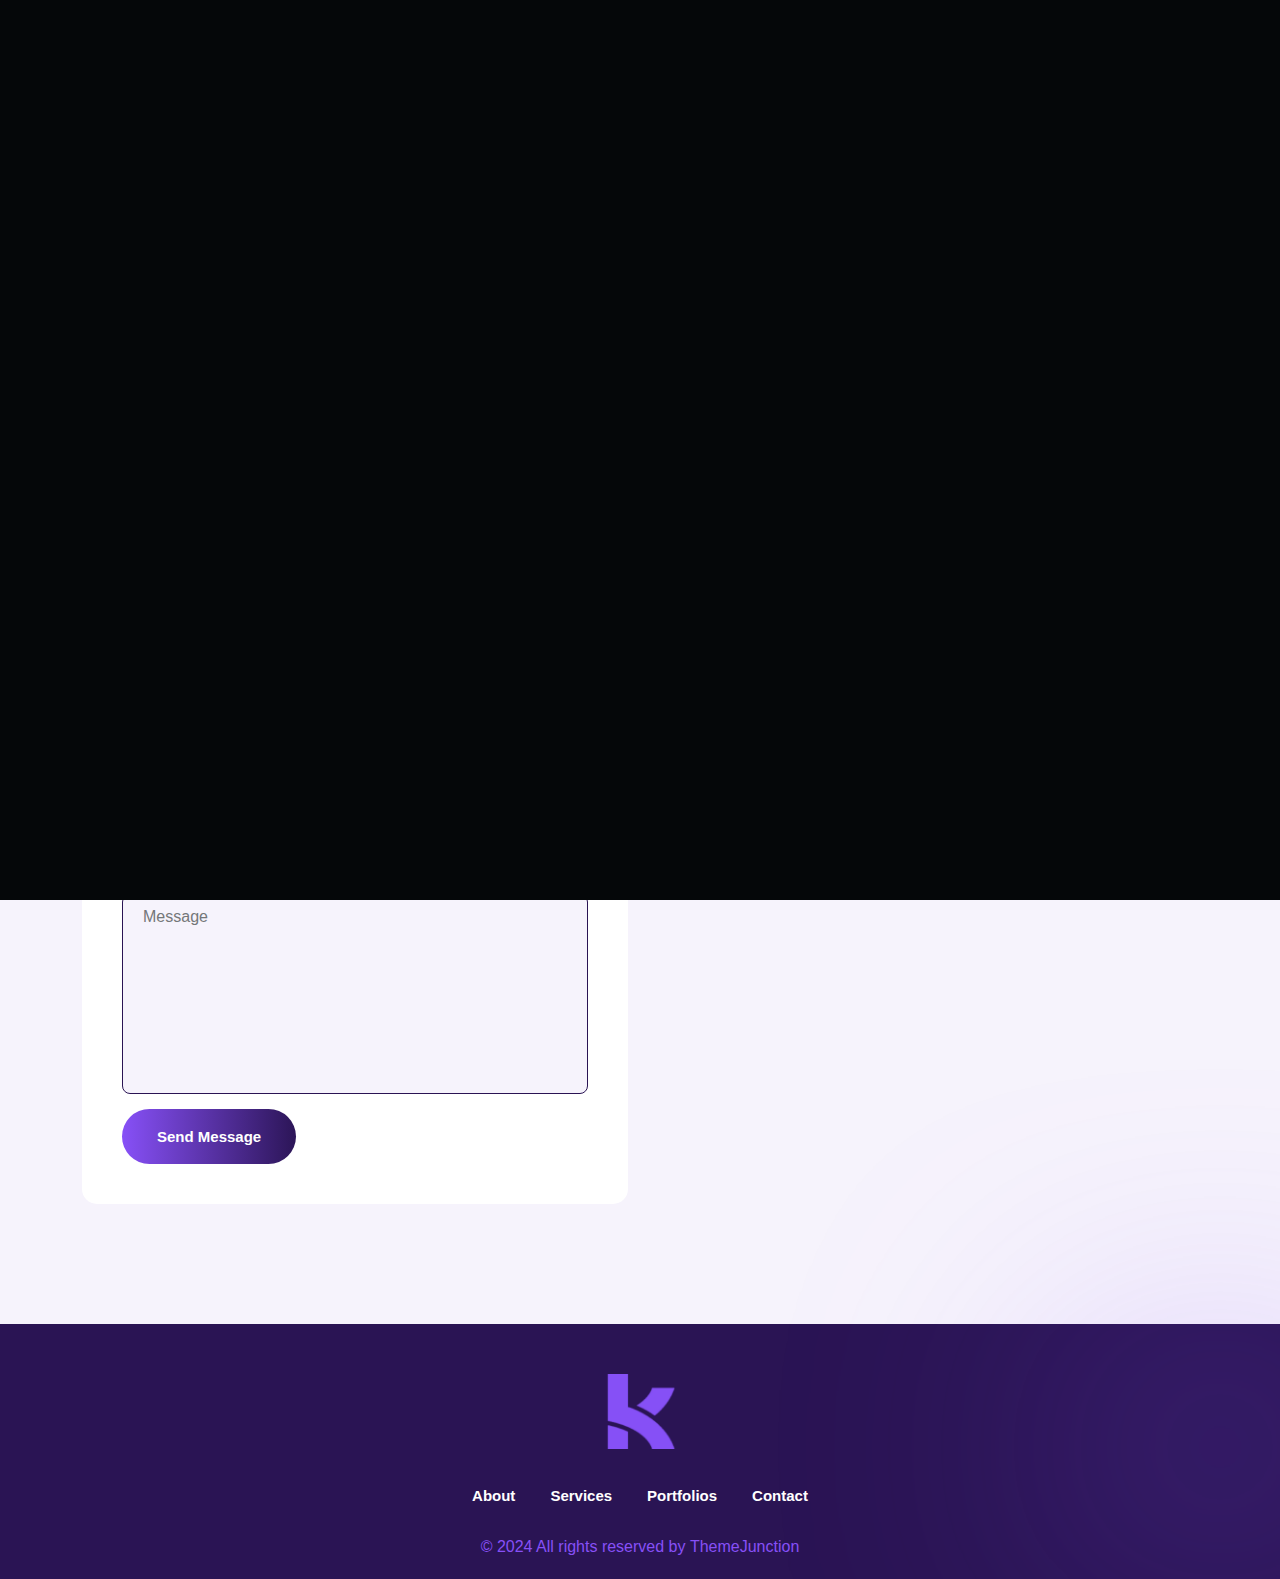
==== contact-light.html @ 6b522943 "first commit" ====
﻿<!DOCTYPE html>
<html class="no-js" lang="en">

<head>
   <meta charset="utf-8">
   <meta http-equiv="x-ua-compatible" content="ie=edge">
   <meta name="viewport" content="width=device-width, initial-scale=1">
   <meta name="description" content="">

   <!-- Site Title -->
   <title>Contact - Gerold - Personal Portfolio HTML5 Template</title>

   <!-- Place favicon.ico in the root directory -->
   <link rel="apple-touch-icon" href="assets/img/favicon.png">
   <link rel="shortcut icon" type="image/png" href="assets/img/favicon.png">

   <!-- CSS here -->
   <link rel="stylesheet" href="assets/css/animate.min.css">
   <link rel="stylesheet" href="assets/css/bootstrap.min.css">
   <link rel="stylesheet" href="assets/css/font-awesome-pro.min.css">
   <link rel="stylesheet" href="assets/css/flaticon_gerold.css">
   <link rel="stylesheet" href="assets/css/nice-select.css">
   <link rel="stylesheet" href="assets/css/backToTop.css">
   <link rel="stylesheet" href="assets/css/owl.carousel.min.css">
   <link rel="stylesheet" href="assets/css/swiper.min.css">
   <link rel="stylesheet" href="assets/css/odometer-theme-default.css">
   <link rel="stylesheet" href="assets/css/magnific-popup.css">
   <link rel="stylesheet" href="assets/css/main.css">
   <link rel="stylesheet" href="assets/css/main-2.css">
   <link rel="stylesheet" href="assets/css/main-3.css">
   <link rel="stylesheet" href="assets/css/light-mode.css">
   <link rel="stylesheet" href="assets/css/meanmenu.css">
   <link rel="stylesheet" href="assets/css/responsive.css">
   <link rel="stylesheet" href="assets/css/responsive-2.css">
   <link rel="stylesheet" href="assets/css/responsive-3.css">
</head>

<body class="absolute_header inner-page light-mode">
   <!-- Preloader Area Start -->
   <div class="preloader">
      <svg viewbox="0 0 1000 1000" preserveaspectratio="none">
         <path id="preloaderSvg" d="M0,1005S175,995,500,995s500,5,500,5V0H0Z"></path>
      </svg>

      <div class="preloader-heading">
         <div class="load-text">
            <span>L</span>
            <span>o</span>
            <span>a</span>
            <span>d</span>
            <span>i</span>
            <span>n</span>
            <span>g</span>
         </div>
      </div>
   </div>
   <!-- Preloader Area End -->

   <!-- start: Back To Top -->
   <div class="progress-wrap" id="scrollUp">
      <svg class="progress-circle svg-content" width="100%" height="100%" viewbox="-1 -1 102 102">
         <path d="M50,1 a49,49 0 0,1 0,98 a49,49 0 0,1 0,-98"></path>
      </svg>
   </div>
   <!-- end: Back To Top -->

   <!-- HEADER START -->
   <header class="tj-header-area header-absolute">
      <div class="container">
         <div class="row">
            <div class="col-12 d-flex flex-wrap align-items-center">
               <div class="logo-box">
                  <a href="index.html">
                     <img src="assets/img/logo/logo.png" alt="">
                  </a>
               </div>
               <div class="header-info-list d-none d-md-inline-block">
                  <ul class="ul-reset">
                     <li><a href="mailto:mail@gerolddesign.com">mail@gerolddesign.com</a></li>
                  </ul>
               </div>
               <div class="header-menu" id="headerMenu">
                  <nav>
                     <ul>
                        <li class="has-dropdown">
                           <a href="index.html">Home</a>
                           <ul class="sub-menu">
                              <li class="has-dropdown">
                                 <a href="index.html">Dark Mode</a>
                                 <ul class="sub-menu">
                                    <li>
                                       <a href="index.html">Home One</a>
                                    </li>
                                    <li>
                                       <a href="index-2.html">Home Two</a>
                                    </li>
                                    <li>
                                       <a href="index-3.html">Home Three</a>
                                    </li>
                                 </ul>
                              </li>
                              <li class="has-dropdown">
                                 <a href="index-light.html">Light Mode</a>
                                 <ul class="sub-menu">
                                    <li>
                                       <a href="index-light.html">Home One</a>
                                    </li>
                                    <li>
                                       <a href="index-2-light.html">Home Two</a>
                                    </li>
                                    <li>
                                       <a href="index-3-light.html">Home Three</a>
                                    </li>
                                 </ul>
                              </li>
                           </ul>
                        </li>
                        <li><a href="about-light.html">About</a></li>
                        <li><a href="services-light.html">Services</a></li>
                        <li><a href="portfolio-light.html">Portfolios</a></li>
                        <li class="has-dropdown">
                           <a href="blog-light.html">Blog</a>
                           <ul class="sub-menu">
                              <li>
                                 <a href="blog-light.html">Blog</a>
                              </li>
                              <li>
                                 <a href="blog-details-light.html">Blog Details</a>
                              </li>
                           </ul>
                        </li>
                        <li class="current-menu-item"><a href="contact-light.html">Contact</a></li>
                     </ul>
                  </nav>
               </div>
               <div class="mobile-menu d-lg-none"></div>
               <div class="header-button">
                  <a href="#" class="btn tj-btn-primary">Hire me!</a>
               </div>
               <div class="menu-bar d-lg-none">
                  <button>
                     <span></span>
                     <span></span>
                     <span></span>
                     <span></span>
                  </button>
               </div>
            </div>
         </div>
      </div>
   </header>
   <header class="tj-header-area header-2 header-sticky sticky-out">
      <div class="container">
         <div class="row">
            <div class="col-12 d-flex flex-wrap align-items-center">
               <div class="logo-box">
                  <a href="index.html">
                     <img src="assets/img/logo/logo-dark.png" alt="">
                  </a>
               </div>
               <div class="header-info-list d-none d-md-inline-block">
                  <ul class="ul-reset">
                     <li><a href="mailto:mail@gerolddesign.com">mail@gerolddesign.com</a></li>
                  </ul>
               </div>
               <div class="header-menu">
                  <nav>
                     <ul>
                        <li class="has-dropdown">
                           <a href="index.html">Home</a>
                           <ul class="sub-menu">
                              <li class="has-dropdown">
                                 <a href="index.html">Dark Mode</a>
                                 <ul class="sub-menu">
                                    <li>
                                       <a href="index.html">Home One</a>
                                    </li>
                                    <li>
                                       <a href="index-2.html">Home Two</a>
                                    </li>
                                    <li>
                                       <a href="index-3.html">Home Three</a>
                                    </li>
                                 </ul>
                              </li>
                              <li class="has-dropdown">
                                 <a href="index-light.html">Light Mode</a>
                                 <ul class="sub-menu">
                                    <li>
                                       <a href="index-light.html">Home One</a>
                                    </li>
                                    <li>
                                       <a href="index-2-light.html">Home Two</a>
                                    </li>
                                    <li>
                                       <a href="index-3-light.html">Home Three</a>
                                    </li>
                                 </ul>
                              </li>
                           </ul>
                        </li>
                        <li><a href="about-light.html">About</a></li>
                        <li><a href="services-light.html">Services</a></li>
                        <li><a href="portfolio-light.html">Portfolios</a></li>
                        <li class="has-dropdown">
                           <a href="blog-light.html">Blog</a>
                           <ul class="sub-menu">
                              <li>
                                 <a href="blog-light.html">Blog</a>
                              </li>
                              <li>
                                 <a href="blog-details-light.html">Blog Details</a>
                              </li>
                           </ul>
                        </li>
                        <li class="current-menu-item"><a href="contact-light.html">Contact</a></li>
                     </ul>
                  </nav>
               </div>
               <div class="mobile-menu d-lg-none"></div>
               <div class="header-button">
                  <a href="#" class="btn tj-btn-primary">Hire me!</a>
               </div>
               <div class="menu-bar d-lg-none">
                  <button>
                     <span></span>
                     <span></span>
                     <span></span>
                     <span></span>
                  </button>
               </div>
            </div>
         </div>
      </div>
   </header>
   <!-- HEADER END -->

   <main class="site-content" id="content">
      <!-- START: Breadcrumb Area -->
      <section class="breadcrumb_area" data-bg-image="./assets/img/breadcrumb/breadcrumb-bg.jpg" data-bg-color="#140C1C">
         <div class="container">
            <div class="row">
               <div class="col">
                  <div class="breadcrumb_content d-flex flex-column align-items-center">
                     <h2 class="title wow fadeInUp" data-wow-delay=".3s">Contact</h2>
                     <div class="breadcrumb_navigation wow fadeInUp" data-wow-delay=".5s">
                        <span><a href="index.html">Home</a></span>
                        <i class="far fa-long-arrow-right"></i>
                        <span class="current-item">Contact</span>
                     </div>
                  </div>
               </div>
            </div>
         </div>
      </section>
      <!-- END: Breadcrumb Area -->

      <!-- start: Contact Area -->
      <section class="contact-section" id="contact-section">
         <div class="container">
            <div class="row">
               <div class="col-lg-6 col-md-7 order-2 order-md-1">
                  <div class="contact-form-box wow fadeInLeft" data-wow-delay=".3s">
                     <div class="section-header">
                        <h2 class="section-title">Let’s work together!</h2>
                        <p>I design and code beautifully simple things and i love what i do. Just simple like that!</p>
                     </div>
                     <div class="tj-contact-form">
                        <form id="contact-form">
                           <div class="row gx-3">
                              <div class="col-sm-6">
                                 <div class="form_group">
                                    <input type="text" name="conName" id="conName" placeholder="First name" autocomplete="off">
                                 </div>
                              </div>
                              <div class="col-sm-6">
                                 <div class="form_group">
                                    <input type="text" name="conLName" id="conLName" placeholder="Last name" autocomplete="off">
                                 </div>
                              </div>
                              <div class="col-sm-6">
                                 <div class="form_group">
                                    <input type="email" name="conEmail" id="conEmail" placeholder="Email address" autocomplete="off">
                                 </div>
                              </div>
                              <div class="col-sm-6">
                                 <div class="form_group">
                                    <input type="tel" name="conPhone" id="conPhone" placeholder="Phone number" autocomplete="off">
                                 </div>
                              </div>
                              <div class="col-12">
                                 <div class="form_group">
                                    <select name="conService" id="conService" class="tj-nice-select">
                                       <option value="" selected="" disabled="">Choose Service</option>
                                       <option value="braning">Branding Design</option>
                                       <option value="web">Web Design</option>
                                       <option value="uxui">UI/UX Design</option>
                                       <option value="app">App Design</option>
                                    </select>
                                 </div>
                              </div>
                              <div class="col-12">
                                 <div class="form_group">
                                    <textarea name="conMessage" id="conMessage" placeholder="Message"></textarea>
                                 </div>
                              </div>
                              <div class="col-12">
                                 <div class="form_btn">
                                    <button type="submit" class="btn tj-btn-primary">Send Message</button>
                                 </div>
                              </div>
                           </div>
                        </form>
                     </div>
                  </div>
               </div>
               <div class="col-lg-5 offset-lg-1 col-md-5 d-flex flex-wrap align-items-center order-1 order-md-2">
                  <div class="contact-info-list">
                     <ul class="ul-reset">
                        <li class="d-flex flex-wrap align-items-center position-relative wow fadeInRight" data-wow-delay=".4s">
                           <div class="icon-box">
                              <i class="flaticon-phone-call"></i>
                           </div>
                           <div class="text-box">
                              <p>Phone</p>
                              <a href="tel:0123456789">+01 123 654 8096</a>
                           </div>
                        </li>
                        <li class="d-flex flex-wrap align-items-center position-relative wow fadeInRight" data-wow-delay=".5s">
                           <div class="icon-box">
                              <i class="flaticon-mail-inbox-app"></i>
                           </div>
                           <div class="text-box">
                              <p>Email</p>
                              <a href="mailto:mail@mail.com">gerolddesign@mail.com</a>
                           </div>
                        </li>
                        <li class="d-flex flex-wrap align-items-center position-relative wow fadeInRight" data-wow-delay=".6s">
                           <div class="icon-box">
                              <i class="flaticon-location"></i>
                           </div>
                           <div class="text-box">
                              <p>Address</p>
                              <a href="#">Warne Park Street Pine, <br>FL 33157, New York</a>
                           </div>
                        </li>
                     </ul>
                  </div>
               </div>
            </div>
         </div>
      </section>
      <!-- end: Contact Area -->
   </main>

   <!-- FOOTER AREA START -->
   <footer class="tj-footer-area style-2">
      <div class="container">
         <div class="row">
            <div class="col-md-12 text-center">
               <div class="footer-logo-box">
                  <a href="#"><img src="assets/img/logo/logo.png" alt=""></a>
               </div>
               <div class="footer-menu">
                  <nav>
                     <ul>
                        <li><a href="about.html">About</a></li>
                        <li><a href="services.html">Services</a></li>
                        <li><a href="portfolio.html">Portfolios</a></li>
                        <li><a href="contact.html">Contact</a></li>
                     </ul>
                  </nav>
               </div>
               <div class="copy-text style-2">
                  <p>&copy; 2024 All rights reserved by <a href="#" target="_blank">ThemeJunction</a></p>
               </div>
            </div>
         </div>
      </div>
   </footer>
   <!-- FOOTER AREA END -->

   <!-- JS here -->
   <script src="assets/js/jquery.min.js"></script>
   <script src="assets/js/bootstrap.bundle.min.js"></script>
   <script src="assets/js/nice-select.min.js"></script>
   <script src="assets/js/backToTop.js"></script>
   <script src="assets/js/appear.min.js"></script>
   <script src="assets/js/wow.min.js"></script>
   <script src="assets/js/gsap.min.js"></script>
   <script src="assets/js/ScrollTrigger.min.js"></script>
   <script src="assets/js/lenis.min.js"></script>
   <script src="assets/js/lightcase.js"></script>
   <script src="assets/js/owl.carousel.min.js"></script>
   <script src="assets/js/swiper.min.js"></script>
   <script src="assets/js/imagesloaded-pkgd.js"></script>
   <script src="assets/js/isotope.pkgd.min.js"></script>
   <script src="assets/js/odometer.min.js"></script>
   <script src="assets/js/magnific-popup.js"></script>
   <script src="assets/js/validate.min.js"></script>
   <script src="assets/js/meanmenu.js"></script>
   <script src="assets/js/main.js"></script>
</body>

</html>
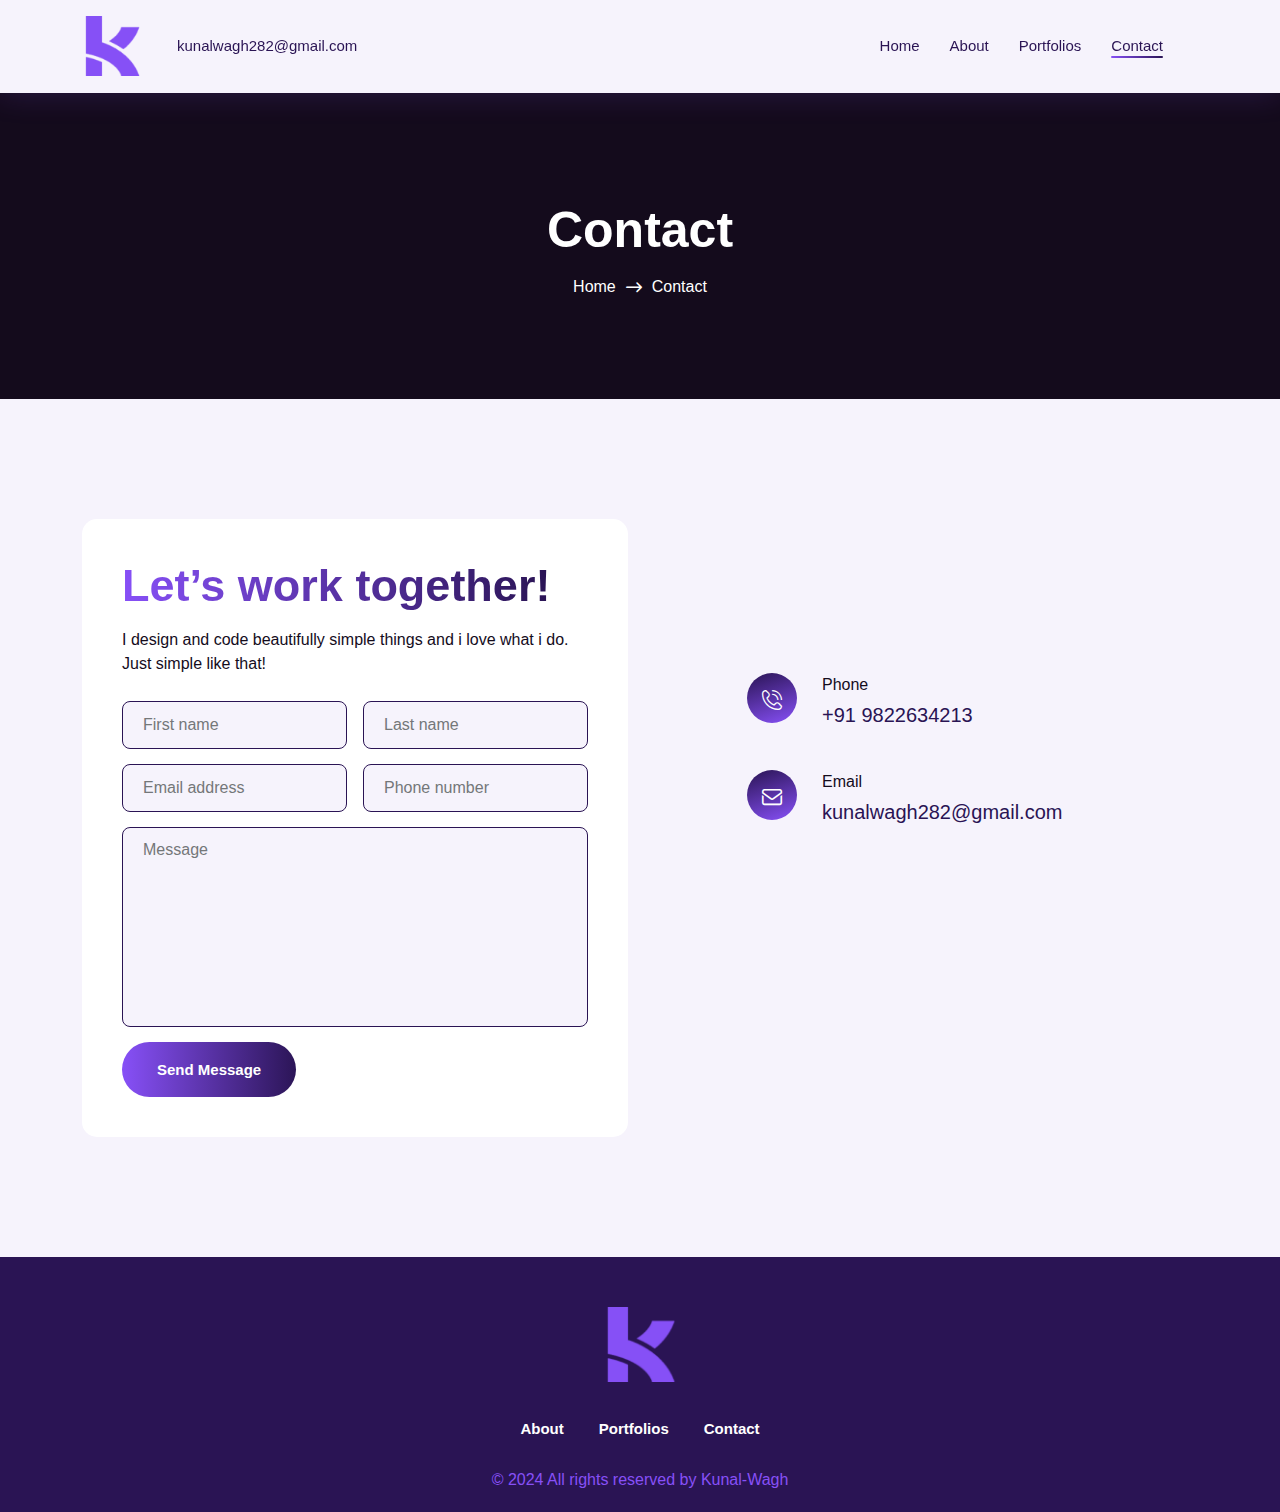
==== commit bea1994d: "NAvbars updated" ====
--- a/contact-light.html
+++ b/contact-light.html
@@ -8,7 +8,7 @@
    <meta name="description" content="">
 
    <!-- Site Title -->
-   <title>Contact - Gerold - Personal Portfolio HTML5 Template</title>
+   <title>Kunal Wagh - Portfolio</title>
 
    <!-- Place favicon.ico in the root directory -->
    <link rel="apple-touch-icon" href="assets/img/favicon.png">
@@ -37,7 +37,7 @@
 
 <body class="absolute_header inner-page light-mode">
    <!-- Preloader Area Start -->
-   <div class="preloader">
+   <!-- <div class="preloader">
       <svg viewbox="0 0 1000 1000" preserveaspectratio="none">
          <path id="preloaderSvg" d="M0,1005S175,995,500,995s500,5,500,5V0H0Z"></path>
       </svg>
@@ -53,7 +53,7 @@
             <span>g</span>
          </div>
       </div>
-   </div>
+   </div> -->
    <!-- Preloader Area End -->
 
    <!-- start: Back To Top -->
@@ -71,12 +71,12 @@
             <div class="col-12 d-flex flex-wrap align-items-center">
                <div class="logo-box">
                   <a href="index.html">
-                     <img src="assets/img/logo/logo.png" alt="">
+                     <img src="assets/img/logo/logo-dark.png" alt="">
                   </a>
                </div>
                <div class="header-info-list d-none d-md-inline-block">
                   <ul class="ul-reset">
-                     <li><a href="mailto:mail@gerolddesign.com">mail@gerolddesign.com</a></li>
+                     <li><a href="mailto:kunalwagh282.com">kunalwagh282@gmail.com</a></li>
                   </ul>
                </div>
                <div class="header-menu" id="headerMenu">
@@ -86,56 +86,22 @@
                            <a href="index.html">Home</a>
                            <ul class="sub-menu">
                               <li class="has-dropdown">
-                                 <a href="index.html">Dark Mode</a>
-                                 <ul class="sub-menu">
-                                    <li>
-                                       <a href="index.html">Home One</a>
-                                    </li>
-                                    <li>
-                                       <a href="index-2.html">Home Two</a>
-                                    </li>
-                                    <li>
-                                       <a href="index-3.html">Home Three</a>
-                                    </li>
-                                 </ul>
+                                 <a href="index.html">Dark Mode</a>                              
                               </li>
-                              <li class="has-dropdown">
-                                 <a href="index-light.html">Light Mode</a>
-                                 <ul class="sub-menu">
-                                    <li>
-                                       <a href="index-light.html">Home One</a>
-                                    </li>
-                                    <li>
-                                       <a href="index-2-light.html">Home Two</a>
-                                    </li>
-                                    <li>
-                                       <a href="index-3-light.html">Home Three</a>
-                                    </li>
-                                 </ul>
+                              <li class="has-dropdown current-menu-ancestor">
+                                 <a class="current-menu-item" href="index-light.html">Light Mode</a>
                               </li>
                            </ul>
                         </li>
                         <li><a href="about-light.html">About</a></li>
-                        <li><a href="services-light.html">Services</a></li>
                         <li><a href="portfolio-light.html">Portfolios</a></li>
-                        <li class="has-dropdown">
-                           <a href="blog-light.html">Blog</a>
-                           <ul class="sub-menu">
-                              <li>
-                                 <a href="blog-light.html">Blog</a>
-                              </li>
-                              <li>
-                                 <a href="blog-details-light.html">Blog Details</a>
-                              </li>
-                           </ul>
-                        </li>
                         <li class="current-menu-item"><a href="contact-light.html">Contact</a></li>
                      </ul>
                   </nav>
                </div>
                <div class="mobile-menu d-lg-none"></div>
                <div class="header-button">
-                  <a href="#" class="btn tj-btn-primary">Hire me!</a>
+                  <!-- <a href="#" class="btn tj-btn-primary">Hire me!</a> -->
                </div>
                <div class="menu-bar d-lg-none">
                   <button>
@@ -160,66 +126,32 @@
                </div>
                <div class="header-info-list d-none d-md-inline-block">
                   <ul class="ul-reset">
-                     <li><a href="mailto:mail@gerolddesign.com">mail@gerolddesign.com</a></li>
+                     <li><a href="mailto:kunalwagh282@gmail.com">kunalwagh282@gmail.com</a></li>
                   </ul>
                </div>
                <div class="header-menu">
                   <nav>
                      <ul>
-                        <li class="has-dropdown">
+                        <li>
                            <a href="index.html">Home</a>
                            <ul class="sub-menu">
                               <li class="has-dropdown">
                                  <a href="index.html">Dark Mode</a>
-                                 <ul class="sub-menu">
-                                    <li>
-                                       <a href="index.html">Home One</a>
-                                    </li>
-                                    <li>
-                                       <a href="index-2.html">Home Two</a>
-                                    </li>
-                                    <li>
-                                       <a href="index-3.html">Home Three</a>
-                                    </li>
-                                 </ul>
                               </li>
-                              <li class="has-dropdown">
-                                 <a href="index-light.html">Light Mode</a>
-                                 <ul class="sub-menu">
-                                    <li>
-                                       <a href="index-light.html">Home One</a>
-                                    </li>
-                                    <li>
-                                       <a href="index-2-light.html">Home Two</a>
-                                    </li>
-                                    <li>
-                                       <a href="index-3-light.html">Home Three</a>
-                                    </li>
-                                 </ul>
+                              <li class="has-dropdown current-menu-ancestor">
+                                 <a class="current-menu-item" href="index-light.html">Light Mode</a>
                               </li>
                            </ul>
                         </li>
-                        <li><a href="about-light.html">About</a></li>
-                        <li><a href="services-light.html">Services</a></li>
+                        <li> <a href="about-light.html">About</a></li>
                         <li><a href="portfolio-light.html">Portfolios</a></li>
-                        <li class="has-dropdown">
-                           <a href="blog-light.html">Blog</a>
-                           <ul class="sub-menu">
-                              <li>
-                                 <a href="blog-light.html">Blog</a>
-                              </li>
-                              <li>
-                                 <a href="blog-details-light.html">Blog Details</a>
-                              </li>
-                           </ul>
-                        </li>
                         <li class="current-menu-item"><a href="contact-light.html">Contact</a></li>
                      </ul>
                   </nav>
                </div>
                <div class="mobile-menu d-lg-none"></div>
                <div class="header-button">
-                  <a href="#" class="btn tj-btn-primary">Hire me!</a>
+                  <!-- <a href="#" class="btn tj-btn-primary">Hire me!</a> -->
                </div>
                <div class="menu-bar d-lg-none">
                   <button>
@@ -265,6 +197,7 @@
                         <h2 class="section-title">Let’s work together!</h2>
                         <p>I design and code beautifully simple things and i love what i do. Just simple like that!</p>
                      </div>
+
                      <div class="tj-contact-form">
                         <form id="contact-form">
                            <div class="row gx-3">
@@ -288,7 +221,7 @@
                                     <input type="tel" name="conPhone" id="conPhone" placeholder="Phone number" autocomplete="off">
                                  </div>
                               </div>
-                              <div class="col-12">
+                              <!-- <div class="col-12">
                                  <div class="form_group">
                                     <select name="conService" id="conService" class="tj-nice-select">
                                        <option value="" selected="" disabled="">Choose Service</option>
@@ -298,7 +231,7 @@
                                        <option value="app">App Design</option>
                                     </select>
                                  </div>
-                              </div>
+                              </div> -->
                               <div class="col-12">
                                  <div class="form_group">
                                     <textarea name="conMessage" id="conMessage" placeholder="Message"></textarea>
@@ -314,6 +247,7 @@
                      </div>
                   </div>
                </div>
+
                <div class="col-lg-5 offset-lg-1 col-md-5 d-flex flex-wrap align-items-center order-1 order-md-2">
                   <div class="contact-info-list">
                      <ul class="ul-reset">
@@ -323,7 +257,7 @@
                            </div>
                            <div class="text-box">
                               <p>Phone</p>
-                              <a href="tel:0123456789">+01 123 654 8096</a>
+                              <a href="tel:0123456789">+91 9822634213</a>
                            </div>
                         </li>
                         <li class="d-flex flex-wrap align-items-center position-relative wow fadeInRight" data-wow-delay=".5s">
@@ -332,7 +266,7 @@
                            </div>
                            <div class="text-box">
                               <p>Email</p>
-                              <a href="mailto:mail@mail.com">gerolddesign@mail.com</a>
+                              <a href="mailto:kunalwagh282@gmail.com">kunalwagh282@gmail.com</a>
                            </div>
                         </li>
                         <li class="d-flex flex-wrap align-items-center position-relative wow fadeInRight" data-wow-delay=".6s">
@@ -341,7 +275,7 @@
                            </div>
                            <div class="text-box">
                               <p>Address</p>
-                              <a href="#">Warne Park Street Pine, <br>FL 33157, New York</a>
+                              <a>Garkheda Chh. Sambhajinagar,<br>431009, Maharashtra,<br> India.</a>
                            </div>
                         </li>
                      </ul>
@@ -354,25 +288,25 @@
    </main>
 
    <!-- FOOTER AREA START -->
-   <footer class="tj-footer-area style-2">
+   <footer class="tj-footer-area">
       <div class="container">
          <div class="row">
             <div class="col-md-12 text-center">
                <div class="footer-logo-box">
-                  <a href="#"><img src="assets/img/logo/logo.png" alt=""></a>
+                  <a href="#"><img src="assets/img/logo/logo-dark.png" alt=""></a>
                </div>
                <div class="footer-menu">
                   <nav>
                      <ul>
-                        <li><a href="about.html">About</a></li>
-                        <li><a href="services.html">Services</a></li>
-                        <li><a href="portfolio.html">Portfolios</a></li>
-                        <li><a href="contact.html">Contact</a></li>
+                        <li><a href="about-light.html">About</a></li>
+                        <!-- <li><a href="services.html">Services</a></li> -->
+                        <li><a href="portfolio-light.html">Portfolios</a></li>
+                        <li><a href="contact-light.html">Contact</a></li>
                      </ul>
                   </nav>
                </div>
-               <div class="copy-text style-2">
-                  <p>&copy; 2024 All rights reserved by <a href="#" target="_blank">ThemeJunction</a></p>
+               <div class="copy-text">
+                  <p>&copy; 2024 All rights reserved by <a href="#" target="_blank">Kunal-Wagh</a></p>
                </div>
             </div>
          </div>
